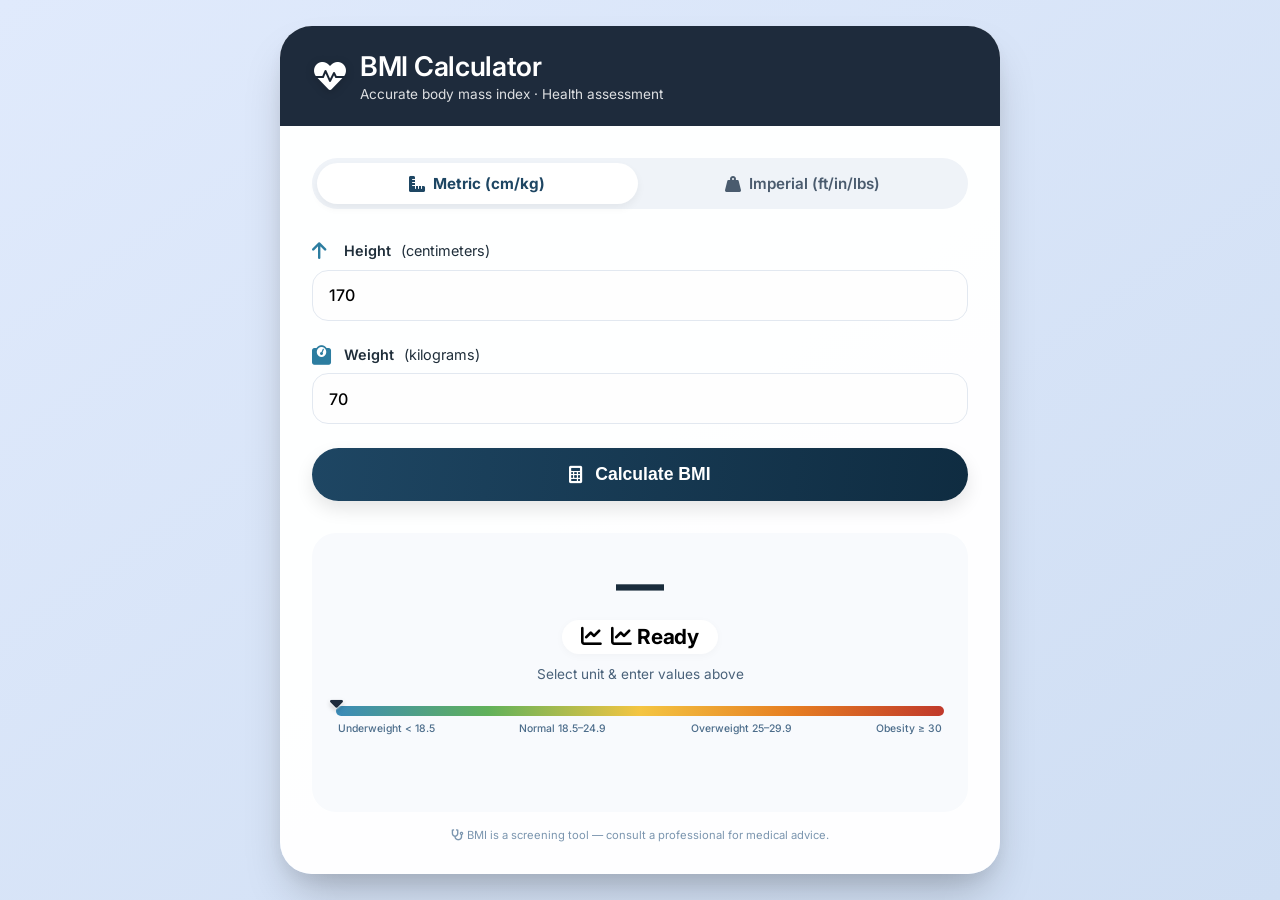
==== index.html @ 18a5bfda "initial commit" ====
<!DOCTYPE html>
<html lang="en">

<head>
    <meta charset="UTF-8">
    <meta name="viewport" content="width=device-width, initial-scale=1.0, user-scalable=yes">
    <title>BMI Calculator | Professional Health Tool</title>
    <!-- Google Fonts & Font Awesome 6 (free) -->
    <link
        href="https://fonts.googleapis.com/css2?family=Inter:opsz,wght@14..32,300;14..32,400;14..32,500;14..32,600;14..32,700&display=swap"
        rel="stylesheet">
    <link rel="stylesheet" href="https://cdnjs.cloudflare.com/ajax/libs/font-awesome/6.0.0-beta3/css/all.min.css">
    <link rel="stylesheet" href="./style.css">
</head>

<body>
    <div class="bmi-card">
        <div class="card-header">
            <i class="fas fa-heartbeat"></i>
            <div>
                <h1>BMI Calculator</h1>
                <p>Accurate body mass index · Health assessment</p>
            </div>
        </div>
        <div class="card-content">
            <!-- Unit toggle : Metric / Imperial -->
            <div class="unit-toggle">
                <div class="unit-btn active" data-unit="metric">
                    <i class="fas fa-ruler-combined"></i> <span>Metric (cm/kg)</span>
                </div>
                <div class="unit-btn" data-unit="imperial">
                    <i class="fas fa-weight-hanging"></i> <span>Imperial (ft/in/lbs)</span>
                </div>
            </div>

            <!-- METRIC INPUTS (visible by default) -->
            <div id="metric-fields">
                <div class="input-group">
                    <div class="input-label"><i class="fas fa-arrow-up"></i> Height <span
                            style="font-weight: 400;">(centimeters)</span></div>
                    <input type="number" id="height-cm" class="input-field" placeholder="e.g., 175" step="0.1"
                        value="170">
                </div>
                <div class="input-group">
                    <div class="input-label"><i class="fas fa-weight-scale"></i> Weight <span
                            style="font-weight: 400;">(kilograms)</span></div>
                    <input type="number" id="weight-kg" class="input-field" placeholder="e.g., 70" step="0.1"
                        value="70">
                </div>
            </div>

            <!-- IMPERIAL INPUTS (hidden initially) -->
            <div id="imperial-fields" style="display: none;">
                <div class="double-inputs">
                    <div class="input-group">
                        <div class="input-label"><i class="fas fa-ruler"></i> Feet</div>
                        <input type="number" id="height-ft" class="input-field" placeholder="Feet" step="1" value="5"
                            min="0">
                    </div>
                    <div class="input-group">
                        <div class="input-label"><i class="fas fa-ruler"></i> Inches</div>
                        <input type="number" id="height-in" class="input-field" placeholder="Inches" step="0.5"
                            value="7" min="0" max="11.5">
                    </div>
                </div>
                <div class="inline-hint"><i class="fas fa-info-circle"></i> Total height = feet × 12 + inches</div>
                <div class="input-group" style="margin-top: 1rem;">
                    <div class="input-label"><i class="fas fa-weight-scale"></i> Weight <span
                            style="font-weight: 400;">(pounds)</span></div>
                    <input type="number" id="weight-lbs" class="input-field" placeholder="e.g., 155" step="0.5"
                        value="155">
                </div>
            </div>

            <!-- Calculate Button -->
            <button class="calc-btn" id="calculateBtn">
                <i class="fas fa-calculator"></i> Calculate BMI
            </button>

            <!-- Result panel -->
            <div class="result-area" id="resultPanel">
                <div class="bmi-value" id="bmiNumber">—</div>
                <div class="bmi-category" id="bmiCategory">
                    <i class="fas fa-chart-line"></i> <span id="categoryText">Ready</span>
                </div>
                <div class="category-message" id="categoryMessage">Enter your height & weight and press calculate</div>

                <!-- Visual BMI Scale -->
                <div class="bmi-scale-container">
                    <div class="scale-bar" id="scaleBar">
                        <div class="pointer-icon" id="bmiPointer"><i class="fas fa-caret-down"></i></div>
                    </div>
                    <div class="scale-markers">
                        <span>Underweight < 18.5</span>
                                <span>Normal 18.5–24.9</span>
                                <span>Overweight 25–29.9</span>
                                <span>Obesity ≥ 30</span>
                    </div>
                </div>
                <div id="errorMsg" style="min-height: 40px;"></div>
            </div>
            <div class="footer-note">
                <i class="fas fa-stethoscope"></i> BMI is a screening tool — consult a professional for medical advice.
            </div>
        </div>
    </div>

    <script src="./script.js"></script>

</body>

</html>
---- style.css ----
* {
      margin: 0;
      padding: 0;
      box-sizing: border-box;
  }

  body {
      font-family: 'Inter', sans-serif;
      background: linear-gradient(145deg, #e0eafc 0%, #cfdef3 100%);
      min-height: 100vh;
      display: flex;
      align-items: center;
      justify-content: center;
      padding: 1.5rem;
  }

  /* main card */
  .bmi-card {
      max-width: 720px;
      width: 100%;
      background: rgba(255, 255, 255, 0.97);
      backdrop-filter: blur(0px);
      border-radius: 2rem;
      box-shadow: 0 25px 45px -12px rgba(0, 0, 0, 0.25), 0 8px 18px rgba(0, 0, 0, 0.05);
      overflow: hidden;
      transition: transform 0.2s ease;
  }

  .bmi-card:hover {
      transform: translateY(-4px);
  }

  /* header */
  .card-header {
      background: #1e2b3c;
      padding: 1.5rem 2rem;
      color: white;
      display: flex;
      align-items: center;
      gap: 0.75rem;
  }

  .card-header i {
      font-size: 2rem;
      filter: drop-shadow(0 2px 4px rgba(0, 0, 0, 0.2));
  }

  .card-header h1 {
      font-size: 1.7rem;
      font-weight: 600;
      letter-spacing: -0.3px;
  }

  .card-header p {
      font-size: 0.85rem;
      opacity: 0.85;
      margin-top: 0.2rem;
  }

  /* content */
  .card-content {
      padding: 2rem 2rem 2rem 2rem;
  }

  /* unit toggle (segmented) */
  .unit-toggle {
      display: flex;
      background: #eff3f8;
      border-radius: 60px;
      padding: 0.3rem;
      margin-bottom: 2rem;
      gap: 0.3rem;
  }

  .unit-btn {
      flex: 1;
      text-align: center;
      padding: 0.7rem 0;
      border-radius: 50px;
      font-weight: 600;
      cursor: pointer;
      transition: all 0.25s ease;
      background: transparent;
      color: #4a5b6e;
      display: flex;
      align-items: center;
      justify-content: center;
      gap: 0.5rem;
      font-size: 0.95rem;
  }

  .unit-btn i {
      font-size: 1rem;
  }

  .unit-btn.active {
      background: #ffffff;
      color: #1e4663;
      box-shadow: 0 4px 8px rgba(0, 0, 0, 0.05);
      font-weight: 700;
  }

  /* input groups */
  .input-group {
      margin-bottom: 1.5rem;
  }

  .input-label {
      display: flex;
      align-items: center;
      gap: 0.6rem;
      font-weight: 600;
      color: #1f2e3a;
      margin-bottom: 0.6rem;
      font-size: 0.9rem;
  }

  .input-label i {
      font-size: 1.2rem;
      color: #2c7da0;
      width: 1.4rem;
  }

  .input-field {
      width: 100%;
      padding: 0.9rem 1rem;
      font-size: 1rem;
      border: 1.5px solid #e2e8f0;
      border-radius: 1rem;
      background: #fefefe;
      transition: all 0.2s;
      font-family: 'Inter', monospace;
      font-weight: 500;
  }

  .input-field:focus {
      outline: none;
      border-color: #2c7da0;
      box-shadow: 0 0 0 3px rgba(44, 125, 160, 0.2);
  }

  .double-inputs {
      display: flex;
      gap: 1rem;
  }

  .double-inputs .input-group {
      flex: 1;
      margin-bottom: 0;
  }

  /* imperial extra hint */
  .inline-hint {
      font-size: 0.7rem;
      color: #5f7f9c;
      margin-top: 0.4rem;
      display: flex;
      align-items: center;
      gap: 0.3rem;
  }

  /* calculate button */
  .calc-btn {
      width: 100%;
      background: linear-gradient(95deg, #1e4663 0%, #0f2c41 100%);
      border: none;
      padding: 1rem;
      border-radius: 2rem;
      font-size: 1.1rem;
      font-weight: 700;
      color: white;
      display: flex;
      align-items: center;
      justify-content: center;
      gap: 0.8rem;
      cursor: pointer;
      transition: all 0.25s;
      margin-top: 1rem;
      margin-bottom: 2rem;
      box-shadow: 0 8px 18px rgba(0, 0, 0, 0.1);
  }

  .calc-btn:hover {
      background: linear-gradient(95deg, #123653 0%, #0a202f 100%);
      transform: scale(0.98);
      box-shadow: 0 4px 12px rgba(0, 0, 0, 0.15);
  }

  /* result area */
  .result-area {
      background: #f8fafd;
      border-radius: 1.5rem;
      padding: 1.5rem;
      text-align: center;
      transition: all 0.2s;
  }

  .bmi-value {
      font-size: 3rem;
      font-weight: 800;
      color: #1a2c3c;
      line-height: 1;
      margin: 0.2rem 0 0.2rem;
  }

  .bmi-category {
      font-size: 1.3rem;
      font-weight: 700;
      letter-spacing: -0.2px;
      display: inline-flex;
      align-items: center;
      gap: 0.6rem;
      background: white;
      padding: 0.3rem 1.2rem;
      border-radius: 40px;
      box-shadow: 0 2px 8px rgba(0, 0, 0, 0.03);
      margin: 0.5rem 0;
  }

  .category-message {
      color: #4a627a;
      font-size: 0.85rem;
      margin-top: 0.25rem;
  }

  /* BMI scale visual */
  .bmi-scale-container {
      margin: 1.5rem 0 0.8rem;
  }

  .scale-bar {
      background: linear-gradient(90deg, #3b8bb9, #61b15a, #f4c542, #e67e22, #c0392b);
      height: 10px;
      border-radius: 20px;
      position: relative;
      width: 100%;
  }

  .scale-markers {
      display: flex;
      justify-content: space-between;
      margin-top: 6px;
      padding: 0 2px;
      font-size: 0.65rem;
      font-weight: 500;
      color: #4b6c8a;
  }

  .pointer-icon {
      position: absolute;
      top: -16px;
      transform: translateX(-50%);
      font-size: 1.3rem;
      filter: drop-shadow(0 2px 2px rgba(0, 0, 0, 0.2));
      transition: left 0.25s cubic-bezier(0.2, 0.9, 0.4, 1.1);
  }

  .pointer-icon i {
      color: #1e2b3c;
      text-shadow: 0 1px 2px white;
  }

  .error-message {
      color: #c0392b;
      background: #ffe9e7;
      padding: 0.6rem;
      border-radius: 1rem;
      font-size: 0.8rem;
      font-weight: 500;
      margin-top: 0.8rem;
      display: flex;
      align-items: center;
      gap: 0.5rem;
      justify-content: center;
  }

  hr {
      margin: 1rem 0;
      border: none;
      height: 1px;
      background: #e2edf2;
  }

  .footer-note {
      font-size: 0.7rem;
      text-align: center;
      color: #7b95af;
      margin-top: 1rem;
  }

  @media (max-width: 520px) {
      .card-content {
          padding: 1.5rem;
      }

      .bmi-value {
          font-size: 2.4rem;
      }

      .unit-btn span {
          display: none;
      }

      .unit-btn i {
          margin: 0;
      }

      .unit-btn {
          gap: 0;
      }
  }
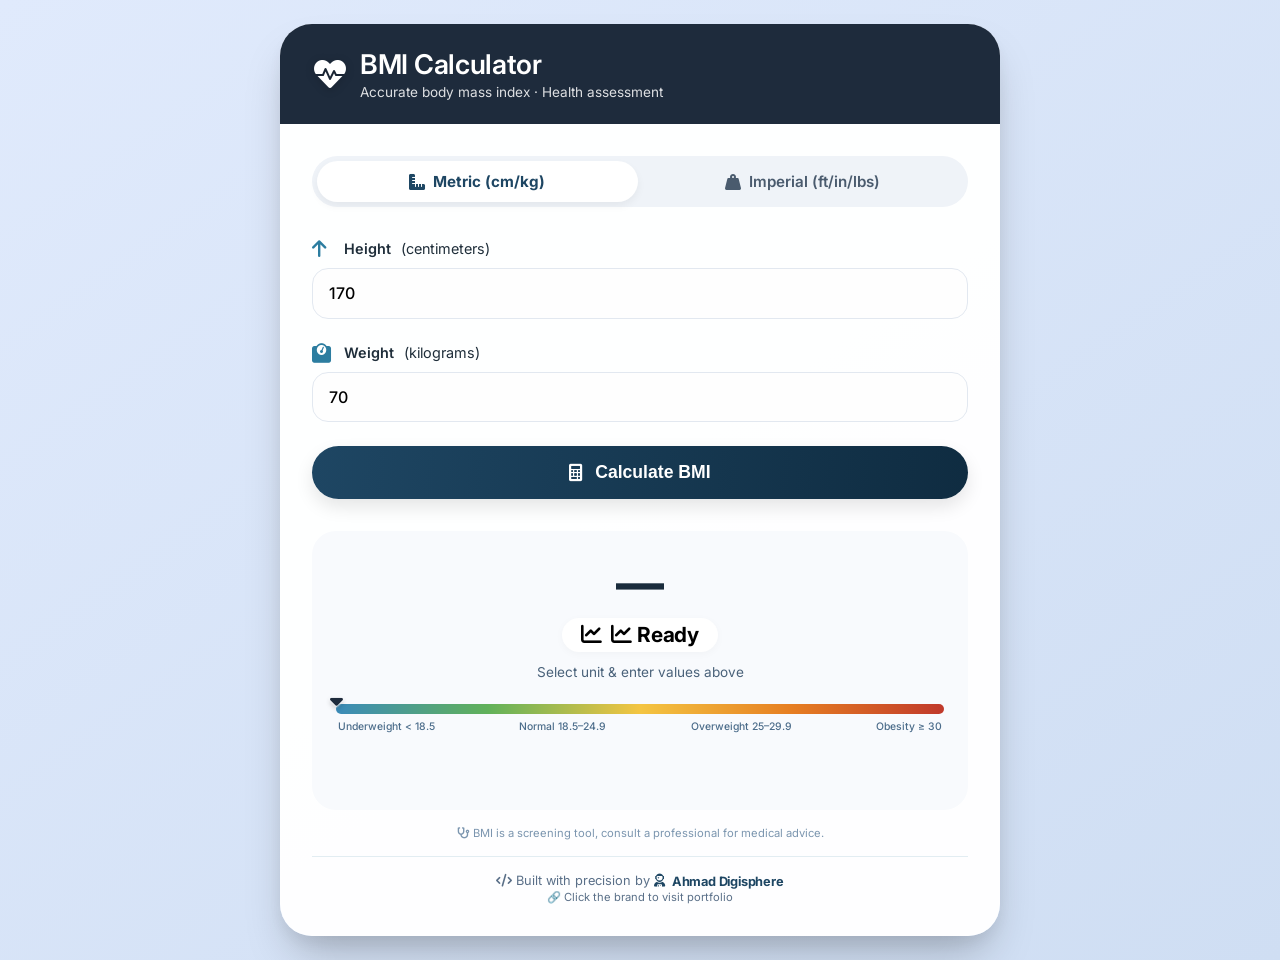
==== commit 2865ac8c: "added my name branding" ====
--- a/index.html
+++ b/index.html
@@ -100,10 +100,23 @@
                 <div id="errorMsg" style="min-height: 40px;"></div>
             </div>
             <div class="footer-note">
-                <i class="fas fa-stethoscope"></i> BMI is a screening tool — consult a professional for medical advice.
+                <i class="fas fa-stethoscope"></i> BMI is a screening tool, consult a professional for medical advice.
             </div>
+
+                        <!-- ========== FOOTER WITH YOUR BRAND & CLICKABLE LINK ========== -->
+                        <div class="footer-brand">
+                            <i class="fas fa-code"></i> Built with precision by
+                            <a href="https://your-portfolio-link.com" target="_blank" rel="noopener noreferrer">
+                                <i class="fas fa-user-astronaut"></i> <span class="brand-name">Ahmad Digisphere</span>
+                            </a>
+                            <br>
+                            <span style="font-size: 0.7rem;">🔗 Click the brand to visit portfolio</span>
+                        </div>
+                        <!-- ============================================================= -->
         </div>
     </div>
+
+    
 
     <script src="./script.js"></script>
 
--- a/style.css
+++ b/style.css
@@ -308,4 +308,55 @@
       .unit-btn {
           gap: 0;
       }
-  }+  }
+ /* ==========FOOTER WITH BRANDING CLICKABLE LINK ========== */
+   .footer-brand {
+       text-align: center;
+       padding-top: 1rem;
+       margin-top: 1rem;
+       font-size: 0.8rem;
+       color: #5a6f88;
+       border-top: 1px solid #e2edf2;
+   }
+
+   .footer-brand a {
+       color: #1e4663;
+       text-decoration: none;
+       font-weight: 600;
+       transition: color 0.2s;
+       display: inline-flex;
+       align-items: center;
+       gap: 0.4rem;
+   }
+
+   .footer-brand a:hover {
+       color: #0f2c41;
+       text-decoration: underline;
+   }
+
+   .brand-name {
+       font-weight: 700;
+       letter-spacing: -0.2px;
+   }
+
+   @media (max-width: 520px) {
+       .card-content {
+           padding: 1.5rem;
+       }
+
+       .bmi-value {
+           font-size: 2.4rem;
+       }
+
+       .unit-btn span {
+           display: none;
+       }
+
+       .unit-btn i {
+           margin: 0;
+       }
+
+       .unit-btn {
+           gap: 0;
+       }
+   }
